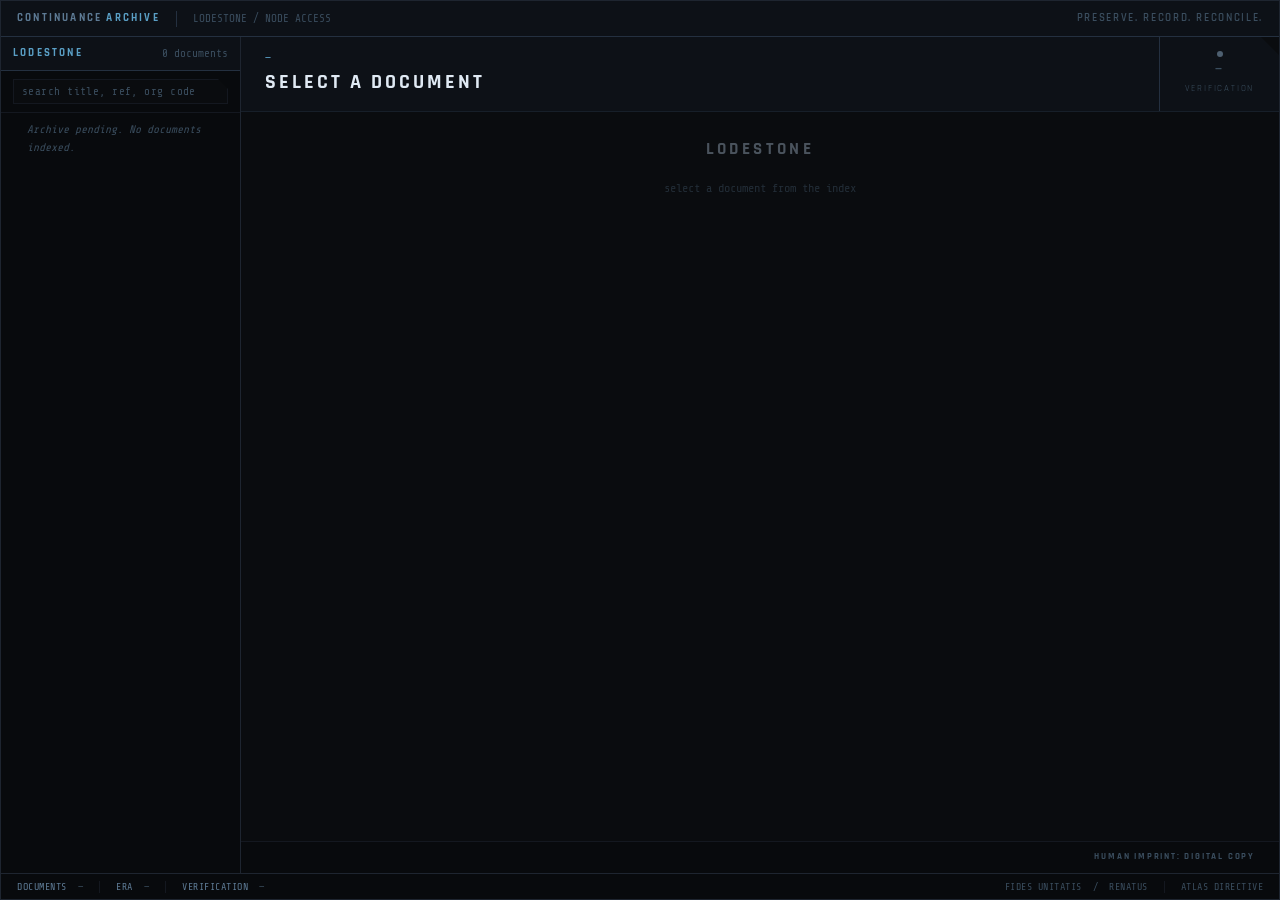
==== continuance/index.html @ 53084f02 "Initial build — Continuance Archive" ====
<!DOCTYPE html>
<html lang="en">
<head>
  <meta charset="UTF-8">
  <meta name="viewport" content="width=device-width, initial-scale=1.0">
  <title>CONTINUANCE ARCHIVE — LODESTONE</title>
  <link rel="stylesheet" href="../style-base.css">
  <link rel="stylesheet" href="style-archive.css">
</head>
<body>

<div class="arc-root">

  <!-- =========================================================================
       TITLEBAR
       ========================================================================= -->
  <div class="arc-titlebar">

    <div class="arc-titlebar-left">
      <div class="arc-titlebar-identity">CONTINUANCE <span>ARCHIVE</span></div>
      <div class="arc-titlebar-sep"></div>
      <div class="arc-titlebar-node">LODESTONE / NODE ACCESS</div>
    </div>

    <div class="arc-titlebar-right">
      <div class="arc-titlebar-soul">Preserve. Record. Reconcile.</div>
    </div>

  </div>

  <!-- =========================================================================
       TWO-COLUMN LAYOUT
       ========================================================================= -->
  <div class="arc-layout">

    <!-- =======================================================================
         NAV PANEL -- left column
         ======================================================================= -->
    <nav class="arc-nav" role="navigation" aria-label="Document index">

      <div class="arc-nav-header-bar">
        <span class="arc-nav-header-bar-label">LODESTONE</span>
        <span class="arc-nav-count" id="nav-doc-count">—</span>
      </div>

      <div class="arc-nav-search-bar">
        <input
          class="arc-nav-search-input"
          id="nav-search"
          type="search"
          placeholder="search title, ref, org code"
          autocomplete="off"
          spellcheck="false"
          oninput="filterNav()">
      </div>

      <div class="arc-nav-filters" id="nav-filters"></div>

      <div class="arc-nav-scroll" id="nav-scroll">
        <div class="arc-nav-pending">LODESTONE INDEXING&hellip;</div>
      </div>

    </nav>

    <!-- =======================================================================
         MAIN CONTENT -- document viewer
         ======================================================================= -->
    <main class="arc-main" role="main">

      <!-- Document header bar -->
      <div class="arc-doc-header">
        <div class="arc-doc-header-main">
          <div class="arc-doc-ref">&mdash;</div>
          <div class="arc-doc-title">SELECT A DOCUMENT</div>
          <div class="arc-meta-row"></div>
        </div>
        <div class="arc-verify">
          <span class="status-dot unverified"></span>
          <span class="arc-verify-state unverified">—</span>
          <span class="arc-verify-label">Verification</span>
        </div>
      </div>

      <!-- Scrollable doc body -->
      <div class="arc-content-row">
        <div class="arc-doc-body selectable" id="doc-body">
          <div class="arc-welcome">
            <div class="arc-welcome-title">LODESTONE</div>
            <div class="arc-welcome-sub">select a document from the index</div>
          </div>
        </div>
      </div>

      <!-- Document footer -->
      <div class="arc-doc-footer">
        <span class="arc-seal-code"></span>
        <span class="arc-human-imprint">HUMAN IMPRINT: DIGITAL COPY</span>
      </div>

    </main>

  </div><!-- /arc-layout -->

  <!-- =========================================================================
       STATUSBAR
       ========================================================================= -->
  <div class="arc-statusbar" role="status" aria-live="polite">
    <div class="arc-statusbar-left">
      <div class="arc-statusbar-item"><span>DOCUMENTS</span> &nbsp;&mdash;</div>
      <div class="arc-statusbar-sep"></div>
      <div class="arc-statusbar-item"><span>ERA</span> &nbsp;&mdash;</div>
      <div class="arc-statusbar-sep"></div>
      <div class="arc-statusbar-item"><span>VERIFICATION</span> &nbsp;&mdash;</div>
    </div>
    <div class="arc-statusbar-right">
      <div class="arc-statusbar-item">FIDES UNITATIS &nbsp;/&nbsp; RENATUS</div>
      <div class="arc-statusbar-sep"></div>
      <div class="arc-statusbar-item">ATLAS DIRECTIVE</div>
    </div>
  </div>

</div><!-- /arc-root -->

<script src="renderer.js"></script>

</body>
</html>
---- style-base.css ----
/* ============================================================================
   ISLES OF TIME -- BASE STYLES
   style-base.css
   Color system, typography, geometry, base element rules.
   Adapted from AtlOS style-base.css.
   No layout. No component-specific rules. Foundation only.
   ============================================================================ */

/* ----------------------------------------------------------------------------
   FONT IMPORTS
   ---------------------------------------------------------------------------- */

@import url('https://fonts.googleapis.com/css2?family=Share+Tech+Mono&family=Rajdhani:wght@400;500;600;700&display=swap');

/* ----------------------------------------------------------------------------
   CSS CUSTOM PROPERTIES -- COLOR SYSTEM
   ---------------------------------------------------------------------------- */

:root {
  /* Backgrounds */
  --bg-primary:     #0a0c0f;   /* main background */
  --bg-secondary:   #080a0d;   /* nav panel, sidebar */
  --bg-tertiary:    #0d1117;   /* header bars, document header */
  --bg-overlay:     #060810;   /* boot screen, modal backdrops */

  /* Borders */
  --border-primary:  #1e2530;  /* main structural borders */
  --border-secondary:#141820;  /* subtle dividers */
  --border-accent:   #243040;  /* major section breaks */
  --border-highlight:#2a4a63;  /* hover, focus states */

  /* Accent blues */
  --accent:         #5a9fc5;   /* primary accent -- filing codes, headings */
  --accent-dim:     #3a5a7a;   /* hover states, secondary accent */
  --accent-dark:    #2a4a63;   /* mandate borders, subtle accents */
  --accent-bright:  #7abfe0;   /* active states, selected items */

  /* Text */
  --text-primary:   #e0eaf4;   /* document titles, important content */
  --text-secondary: #9aaabb;   /* body text */
  --text-dim:       #8a9aaa;   /* nav items, secondary content */
  --text-muted:     #5d7a94;   /* labels, metadata, nav codes */
  --text-ghost:     #3a4d5e;   /* inactive items, placeholders */

  /* Status colors */
  --status-verified:   #3a8a65; /* green -- verified */
  --status-source:     #5a9fc5; /* blue -- source tier */
  --status-warn:       #9a7a2a; /* amber -- disputed, flagged */
  --status-restricted: #8a2a2a; /* red -- classified and above */
  --status-unverified: #4d5f70; /* grey -- unverified */

  /* Duplicate / alert colors */
  --alert-duplicate:   #7a3a1e; /* filing code conflict */
  --alert-altered:     #5a4a1e; /* altered copy detected */

  /* Typography scale */
  --font-mono:    'Share Tech Mono', 'Courier New', monospace;
  --font-ui:      'Rajdhani', 'Arial Narrow', sans-serif;

  --text-xs:      11px;   /* labels, metadata fields */
  --text-sm:      12px;   /* nav codes, secondary labels */
  --text-base:    13px;   /* body text */
  --text-md:      14px;   /* comfortable body reading */
  --text-lg:      17px;   /* section titles */
  --text-xl:      20px;   /* document titles */
  --text-2xl:     24px;   /* major headings */

  --tracking-wide:   0.10em;
  --tracking-wider:  0.15em;
  --tracking-widest: 0.20em;

  /* Geometry */
  --cut-sm:   10px;
  --cut-md:   14px;
  --cut-lg:   18px;
  --cut-xl:   24px;

  /* Clip paths -- diagonal cut top-right corner */
  --clip-sm:  polygon(0 0, calc(100% - var(--cut-sm))  0, 100% var(--cut-sm),  100% 100%, 0 100%);
  --clip-md:  polygon(0 0, calc(100% - var(--cut-md))  0, 100% var(--cut-md),  100% 100%, 0 100%);
  --clip-lg:  polygon(0 0, calc(100% - var(--cut-lg))  0, 100% var(--cut-lg),  100% 100%, 0 100%);
  --clip-xl:  polygon(0 0, calc(100% - var(--cut-xl))  0, 100% var(--cut-xl),  100% 100%, 0 100%);

  /* Clip path -- double cut (top-right + bottom-left) for featured elements */
  --clip-double-sm: polygon(0 var(--cut-sm), var(--cut-sm) 0, 100% 0, 100% calc(100% - var(--cut-sm)), calc(100% - var(--cut-sm)) 100%, 0 100%);
  --clip-double-md: polygon(0 var(--cut-md), var(--cut-md) 0, 100% 0, 100% calc(100% - var(--cut-md)), calc(100% - var(--cut-md)) 100%, 0 100%);

  /* Spacing */
  --space-xs:   4px;
  --space-sm:   8px;
  --space-md:   12px;
  --space-lg:   16px;
  --space-xl:   24px;
  --space-2xl:  32px;

  /* Transitions -- functional only */
  --transition-fast:   80ms ease;
  --transition-base:   150ms ease;
}

/* ----------------------------------------------------------------------------
   RESET AND BASE
   ---------------------------------------------------------------------------- */

*, *::before, *::after {
  box-sizing: border-box;
  margin: 0;
  padding: 0;
}

html, body {
  height: 100%;
}

body {
  background-color: var(--bg-primary);
  color: var(--text-secondary);
  font-family: var(--font-mono);
  font-size: var(--text-base);
  line-height: 1.6;
  -webkit-font-smoothing: antialiased;
}

/* Allow text selection inside document content areas */
.selectable {
  user-select: text;
  cursor: text;
}

/* ----------------------------------------------------------------------------
   SCROLLBARS -- match the aesthetic
   ---------------------------------------------------------------------------- */

::-webkit-scrollbar {
  width: 6px;
  height: 6px;
}

::-webkit-scrollbar-track {
  background: var(--bg-secondary);
}

::-webkit-scrollbar-thumb {
  background: var(--border-accent);
}

::-webkit-scrollbar-thumb:hover {
  background: var(--accent-dim);
}

/* ----------------------------------------------------------------------------
   TYPOGRAPHY -- BASE ELEMENTS
   ---------------------------------------------------------------------------- */

h1, h2, h3, h4, h5, h6 {
  font-family: var(--font-ui);
  font-weight: 600;
  color: var(--text-primary);
  letter-spacing: var(--tracking-wider);
  text-transform: uppercase;
  line-height: 1.2;
}

h1 { font-size: var(--text-2xl); }
h2 { font-size: var(--text-xl);  }
h3 { font-size: var(--text-lg);  }
h4 { font-size: var(--text-md);  color: var(--accent); }
h5 { font-size: var(--text-base); color: var(--text-dim); }
h6 { font-size: var(--text-sm);   color: var(--text-muted); }

p {
  font-family: var(--font-mono);
  font-size: var(--text-base);
  color: var(--text-secondary);
  line-height: 1.7;
  margin-bottom: var(--space-sm);
}

a {
  color: var(--accent);
  text-decoration: none;
  transition: color var(--transition-fast);
}

a:hover {
  color: var(--accent-bright);
}

code, pre {
  font-family: var(--font-mono);
  font-size: var(--text-base);
  color: var(--text-secondary);
}

/* ----------------------------------------------------------------------------
   UTILITY CLASSES -- TEXT
   ---------------------------------------------------------------------------- */

.text-primary   { color: var(--text-primary);   }
.text-secondary { color: var(--text-secondary);  }
.text-dim       { color: var(--text-dim);        }
.text-muted     { color: var(--text-muted);      }
.text-ghost     { color: var(--text-ghost);      }
.text-accent    { color: var(--accent);          }

.text-xs        { font-size: var(--text-xs);     }
.text-sm        { font-size: var(--text-sm);     }
.text-base      { font-size: var(--text-base);   }
.text-md        { font-size: var(--text-md);     }
.text-lg        { font-size: var(--text-lg);     }
.text-xl        { font-size: var(--text-xl);     }

.font-mono      { font-family: var(--font-mono); }
.font-ui        { font-family: var(--font-ui);   }

.uppercase      { text-transform: uppercase;     }
.tracking-wide  { letter-spacing: var(--tracking-wide);   }
.tracking-wider { letter-spacing: var(--tracking-wider);  }
.tracking-widest{ letter-spacing: var(--tracking-widest); }

/* ----------------------------------------------------------------------------
   UTILITY CLASSES -- GEOMETRY
   ---------------------------------------------------------------------------- */

.clip-sm     { clip-path: var(--clip-sm);        }
.clip-md     { clip-path: var(--clip-md);        }
.clip-lg     { clip-path: var(--clip-lg);        }
.clip-xl     { clip-path: var(--clip-xl);        }
.clip-double { clip-path: var(--clip-double-md); }

/* ----------------------------------------------------------------------------
   STRUCTURAL BORDERS
   ---------------------------------------------------------------------------- */

.border           { border: 1px solid var(--border-primary);   }
.border-secondary { border: 1px solid var(--border-secondary); }
.border-accent    { border: 1px solid var(--border-accent);    }
.border-highlight { border: 1px solid var(--border-highlight); }
.border-left-accent { border-left: 2px solid var(--accent-dark); }

/* ----------------------------------------------------------------------------
   LABEL STYLE -- used for section headers, field keys, status indicators
   ---------------------------------------------------------------------------- */

.label {
  font-family: var(--font-ui);
  font-size: var(--text-xs);
  font-weight: 700;
  letter-spacing: var(--tracking-widest);
  text-transform: uppercase;
  color: var(--text-muted);
}

.label-accent {
  color: var(--accent);
}

/* ----------------------------------------------------------------------------
   STATUS INDICATORS -- verification state dots
   ---------------------------------------------------------------------------- */

.status-dot {
  display: inline-block;
  width: 6px;
  height: 6px;
  border-radius: 50%;
  flex-shrink: 0;
}

.status-dot.verified    { background-color: var(--status-verified);   }
.status-dot.source      { background-color: var(--status-source);     }
.status-dot.unverified  { background-color: var(--status-unverified); }
.status-dot.disputed    { background-color: var(--status-warn);       }
.status-dot.flagged     { background-color: var(--status-warn);       }
.status-dot.restricted  { background-color: var(--status-restricted); }

/* ----------------------------------------------------------------------------
   DIVIDERS
   ---------------------------------------------------------------------------- */

.divider {
  border: none;
  border-top: 1px solid var(--border-secondary);
  margin: var(--space-md) 0;
}

.divider-major {
  border: none;
  border-top: 1px solid var(--border-accent);
  margin: var(--space-xl) 0;
}

/* ----------------------------------------------------------------------------
   INTERACTIVE ELEMENTS -- buttons
   ---------------------------------------------------------------------------- */

.btn {
  display: inline-flex;
  align-items: center;
  gap: var(--space-sm);
  padding: 9px 20px;
  background: var(--bg-tertiary);
  border: 1px solid var(--border-accent);
  border-left: 2px solid var(--border-highlight);
  color: var(--text-dim);
  font-family: var(--font-ui);
  font-size: var(--text-sm);
  font-weight: 600;
  letter-spacing: var(--tracking-wider);
  text-transform: uppercase;
  cursor: pointer;
  transition: color var(--transition-fast),
              border-color var(--transition-fast),
              background var(--transition-fast);
}

.btn:hover {
  color: var(--text-primary);
  border-color: var(--accent-dim);
  border-left-color: var(--accent);
  background: rgba(90, 159, 197, 0.07);
}

.btn:active {
  background: rgba(90, 159, 197, 0.13);
  border-left-color: var(--accent-bright);
}

.btn-primary {
  clip-path: var(--clip-double-md);
  border-color: var(--accent-dim);
  border-left: 2px solid var(--accent);
  color: var(--accent);
  background: rgba(90, 159, 197, 0.06);
  padding: 9px 24px;
}

.btn-primary:hover {
  border-color: var(--accent);
  border-left-color: var(--accent-bright);
  color: var(--text-primary);
  background: rgba(90, 159, 197, 0.13);
}

/* ----------------------------------------------------------------------------
   ALERTS
   ---------------------------------------------------------------------------- */

.alert {
  padding: var(--space-sm) var(--space-md);
  border-left: 2px solid var(--alert-duplicate);
  background: rgba(122, 58, 30, 0.08);
  font-size: var(--text-sm);
  color: var(--text-dim);
}

.alert-altered {
  border-left-color: var(--alert-altered);
  background: rgba(90, 74, 30, 0.08);
}

/* ----------------------------------------------------------------------------
   ANIMATIONS -- functional only
   ---------------------------------------------------------------------------- */

@keyframes fadeInUp {
  from {
    opacity: 0;
    transform: translateY(4px);
  }
  to {
    opacity: 1;
    transform: translateY(0);
  }
}

@keyframes crt-boot {
  0%   { transform: scaleY(1);    opacity: 1;   }
  20%  { transform: scaleY(0.02); opacity: 0.8; }
  40%  { transform: scaleY(1.04); opacity: 1;   }
  60%  { transform: scaleY(0.98); opacity: 1;   }
  100% { transform: scaleY(1);    opacity: 1;   }
}

@keyframes crt-resolve {
  0%   { filter: hue-rotate(20deg) brightness(1.4); }
  100% { filter: hue-rotate(0deg)  brightness(1);   }
}

@keyframes flicker {
  0%   { opacity: 1;    }
  92%  { opacity: 1;    }
  93%  { opacity: 0.4;  }
  94%  { opacity: 1;    }
  96%  { opacity: 0.7;  }
  97%  { opacity: 1;    }
  100% { opacity: 1;    }
}

.stagger-reveal {
  opacity: 0;
  animation: fadeInUp 0.3s ease forwards;
  animation-delay: calc(var(--i, 0) * 40ms);
}

/* ----------------------------------------------------------------------------
   FOCUS -- keyboard navigation
   ---------------------------------------------------------------------------- */

:focus-visible {
  outline: 1px solid var(--accent-dim);
  outline-offset: 2px;
}
---- continuance/style-archive.css ----
/* ============================================================================
   CONTINUANCE ARCHIVE -- STYLES
   style-archive.css
   Layout, panels, document viewer, navigation, titlebar, statusbar.
   Adapted from AtlOS style-archive.css. Desktop-only rules removed.
   Requires style-base.css.
   ============================================================================ */

/* ----------------------------------------------------------------------------
   ROOT SHELL -- full viewport frame
   ---------------------------------------------------------------------------- */

.arc-root {
  display: flex;
  flex-direction: column;
  width: 100vw;
  height: 100vh;
  overflow: hidden;
  background: var(--bg-primary);
  border: 1px solid var(--border-primary);
}

/* ----------------------------------------------------------------------------
   TITLEBAR -- top of the shell
   ---------------------------------------------------------------------------- */

.arc-titlebar {
  display: flex;
  align-items: center;
  justify-content: space-between;
  padding: 0 var(--space-lg);
  height: 36px;
  min-height: 36px;
  background: var(--bg-tertiary);
  border-bottom: 1px solid var(--border-accent);
  flex-shrink: 0;
}

.arc-titlebar-left {
  display: flex;
  align-items: center;
  gap: var(--space-lg);
}

.arc-titlebar-identity {
  font-family: var(--font-ui);
  font-size: var(--text-xs);
  font-weight: 700;
  letter-spacing: var(--tracking-widest);
  text-transform: uppercase;
  color: var(--text-muted);
}

.arc-titlebar-identity span {
  color: var(--accent);
}

.arc-titlebar-sep {
  width: 1px;
  height: 16px;
  background: var(--border-accent);
}

.arc-titlebar-node {
  font-family: var(--font-mono);
  font-size: var(--text-xs);
  color: var(--text-ghost);
}

.arc-titlebar-right {
  display: flex;
  align-items: center;
  gap: var(--space-lg);
}

.arc-titlebar-soul {
  font-family: var(--font-ui);
  font-size: var(--text-xs);
  font-weight: 600;
  letter-spacing: var(--tracking-wider);
  text-transform: uppercase;
  color: var(--text-ghost);
}

/* ----------------------------------------------------------------------------
   LAYOUT -- two column
   ---------------------------------------------------------------------------- */

.arc-layout {
  display: flex;
  flex: 1;
  overflow: hidden;
  position: relative;
}

/* ----------------------------------------------------------------------------
   NAV PANEL -- left column
   ---------------------------------------------------------------------------- */

.arc-nav {
  display: flex;
  flex-direction: column;
  width: 240px;
  min-width: 240px;
  background: var(--bg-secondary);
  border-right: 1px solid var(--border-primary);
  overflow: hidden;
  flex-shrink: 0;
}

.arc-nav-header-bar {
  display: flex;
  align-items: center;
  justify-content: space-between;
  padding: var(--space-sm) var(--space-md);
  height: 34px;
  border-bottom: 1px solid var(--border-accent);
  background: var(--bg-tertiary);
  flex-shrink: 0;
}

.arc-nav-header-bar-label {
  font-family: var(--font-ui);
  font-size: var(--text-xs);
  font-weight: 700;
  letter-spacing: var(--tracking-widest);
  text-transform: uppercase;
  color: var(--accent);
}

.arc-nav-count {
  font-family: var(--font-mono);
  font-size: var(--text-xs);
  color: var(--text-ghost);
}

.arc-nav-scroll {
  flex: 1;
  overflow-y: auto;
  overflow-x: hidden;
}

/* Era grouping */
.arc-nav-section {
  border-bottom: 1px solid var(--border-secondary);
}

.arc-nav-era {
  display: flex;
  align-items: center;
  justify-content: space-between;
  padding: var(--space-sm) var(--space-md);
  background: var(--bg-tertiary);
  border-bottom: 1px solid var(--border-secondary);
  user-select: none;
}

.arc-nav-era-label {
  font-family: var(--font-ui);
  font-size: var(--text-xs);
  font-weight: 700;
  letter-spacing: var(--tracking-widest);
  text-transform: uppercase;
  color: var(--text-muted);
}

.arc-nav-era-count {
  font-family: var(--font-mono);
  font-size: var(--text-xs);
  color: var(--text-ghost);
}

/* Individual document entry */
.arc-nav-item {
  display: flex;
  align-items: flex-start;
  gap: var(--space-sm);
  padding: 8px var(--space-md);
  cursor: pointer;
  border-bottom: 1px solid var(--border-secondary);
  border-left: 2px solid transparent;
  transition: background var(--transition-fast),
              border-color var(--transition-fast);
  position: relative;
}

.arc-nav-item:hover {
  background: rgba(90, 159, 197, 0.05);
  border-left-color: var(--accent-dark);
}

.arc-nav-item.active {
  background: rgba(90, 159, 197, 0.09);
  border-left-color: var(--accent);
  clip-path: var(--clip-double-sm);
}

.arc-nav-item-dot {
  margin-top: 4px;
  flex-shrink: 0;
}

.arc-nav-item-body {
  flex: 1;
  min-width: 0;
}

.arc-nav-item-title {
  font-family: var(--font-mono);
  font-size: var(--text-xs);
  color: var(--text-dim);
  line-height: 1.4;
  white-space: nowrap;
  overflow: hidden;
  text-overflow: ellipsis;
  transition: color var(--transition-fast);
}

.arc-nav-item:hover .arc-nav-item-title,
.arc-nav-item.active .arc-nav-item-title {
  color: var(--text-primary);
}

.arc-nav-item-code {
  font-family: var(--font-mono);
  font-size: 10px;
  color: var(--text-ghost);
  margin-top: 2px;
  letter-spacing: 0.05em;
  transition: color var(--transition-fast);
}

.arc-nav-item:hover .arc-nav-item-code,
.arc-nav-item.active .arc-nav-item-code {
  color: var(--text-muted);
}

/* Search bar */
.arc-nav-search-bar {
  padding: var(--space-sm) var(--space-md);
  border-bottom: 1px solid var(--border-secondary);
  flex-shrink: 0;
}

.arc-nav-search-input {
  width: 100%;
  background: var(--bg-primary);
  border: 1px solid var(--border-secondary);
  color: var(--text-dim);
  font-family: var(--font-mono);
  font-size: var(--text-xs);
  padding: 5px var(--space-sm);
  clip-path: var(--clip-sm);
  outline: none;
  box-sizing: border-box;
  letter-spacing: 0.04em;
}

.arc-nav-search-input::placeholder {
  color: var(--text-ghost);
}

.arc-nav-search-input:focus {
  border-color: var(--accent-dim);
  color: var(--text-primary);
}

/* Tag filter bar */
.arc-nav-filters {
  flex-shrink: 0;
}

.arc-nav-filter-row {
  display: flex;
  flex-wrap: wrap;
  gap: 4px;
  padding: var(--space-xs) var(--space-md);
  border-bottom: 1px solid var(--border-secondary);
}

.arc-nav-filter-tag {
  padding: 2px 8px;
  background: transparent;
  border: 1px solid var(--border-secondary);
  color: var(--text-ghost);
  font-family: var(--font-ui);
  font-size: 9px;
  font-weight: 700;
  letter-spacing: var(--tracking-widest);
  text-transform: uppercase;
  cursor: pointer;
  clip-path: var(--clip-sm);
  transition: color var(--transition-fast),
              background var(--transition-fast),
              border-color var(--transition-fast);
}

.arc-nav-filter-tag:hover {
  color: var(--text-dim);
  border-color: var(--border-accent);
}

.arc-nav-filter-tag.active {
  color: var(--accent);
  background: rgba(90, 159, 197, 0.1);
  border-color: var(--accent-dim);
}

/* Pending / empty state */
.arc-nav-pending {
  padding: var(--space-sm) var(--space-md) var(--space-sm) calc(var(--space-md) + 14px);
  font-family: var(--font-mono);
  font-size: var(--text-xs);
  color: var(--text-ghost);
  font-style: italic;
}

/* Duplicate warning in nav */
.arc-nav-item-flag {
  font-family: var(--font-ui);
  font-size: 9px;
  font-weight: 700;
  letter-spacing: 0.1em;
  text-transform: uppercase;
  color: var(--alert-duplicate);
  margin-top: 2px;
}

/* ----------------------------------------------------------------------------
   MAIN CONTENT AREA -- right column
   ---------------------------------------------------------------------------- */

.arc-main {
  display: flex;
  flex-direction: column;
  flex: 1;
  overflow: hidden;
  background: var(--bg-primary);
}

/* ----------------------------------------------------------------------------
   CONTENT ROW -- doc body
   ---------------------------------------------------------------------------- */

.arc-content-row {
  display: flex;
  flex: 1;
  overflow: hidden;
}

/* ----------------------------------------------------------------------------
   DOCUMENT HEADER BAR -- filing metadata strip
   ---------------------------------------------------------------------------- */

.arc-doc-header {
  display: flex;
  align-items: stretch;
  background: var(--bg-tertiary);
  border-bottom: 1px solid var(--border-accent);
  clip-path: var(--clip-lg);
  flex-shrink: 0;
  min-height: 72px;
}

.arc-doc-header-main {
  flex: 1;
  padding: var(--space-md) var(--space-xl);
  display: flex;
  flex-direction: column;
  justify-content: center;
  gap: 4px;
}

.arc-doc-ref {
  font-family: var(--font-mono);
  font-size: var(--text-xs);
  color: var(--accent);
  letter-spacing: 0.08em;
}

.arc-doc-title {
  font-family: var(--font-ui);
  font-size: var(--text-xl);
  font-weight: 700;
  letter-spacing: var(--tracking-wider);
  text-transform: uppercase;
  color: var(--text-primary);
  line-height: 1.1;
}

.arc-meta-row {
  display: flex;
  gap: var(--space-xl);
  margin-top: 2px;
  flex-wrap: wrap;
}

.arc-meta-item {
  display: flex;
  flex-direction: column;
  gap: 1px;
}

.arc-meta-key {
  font-family: var(--font-ui);
  font-size: 9px;
  font-weight: 700;
  letter-spacing: var(--tracking-widest);
  text-transform: uppercase;
  color: var(--text-ghost);
}

.arc-meta-value {
  font-family: var(--font-mono);
  font-size: var(--text-xs);
  color: var(--text-dim);
}

/* Verification badge -- right side of header */
.arc-verify {
  display: flex;
  flex-direction: column;
  align-items: center;
  justify-content: center;
  padding: var(--space-md) var(--space-xl);
  border-left: 1px solid var(--border-accent);
  min-width: 120px;
  gap: var(--space-xs);
}

.arc-verify-state {
  font-family: var(--font-ui);
  font-size: var(--text-xs);
  font-weight: 700;
  letter-spacing: var(--tracking-wider);
  text-transform: uppercase;
}

.arc-verify-state.source      { color: var(--status-source);     }
.arc-verify-state.verified    { color: var(--status-verified);   }
.arc-verify-state.unverified  { color: var(--text-ghost);        }
.arc-verify-state.disputed    { color: var(--status-warn);       }
.arc-verify-state.restricted  { color: var(--status-restricted); }

.arc-verify-label {
  font-family: var(--font-ui);
  font-size: 9px;
  letter-spacing: var(--tracking-widest);
  text-transform: uppercase;
  color: var(--text-ghost);
}

/* ----------------------------------------------------------------------------
   DOCUMENT BODY -- scrollable content area
   ---------------------------------------------------------------------------- */

.arc-doc-body {
  flex: 1;
  min-width: 0;
  overflow-y: auto;
  overflow-x: hidden;
  padding: var(--space-xl) var(--space-2xl);
  user-select: text;
  cursor: text;
}

/* Filing note -- above preamble, muted */
.arc-note {
  font-family: var(--font-mono);
  font-size: var(--text-sm);
  color: var(--text-ghost);
  padding: var(--space-md) var(--space-lg);
  border-left: 1px solid var(--border-secondary);
  margin-bottom: var(--space-xl);
  line-height: 1.7;
  font-style: italic;
}

/* Section label -- PREAMBLE, MANDATE STATEMENT etc. */
.arc-section-label {
  display: inline-block;
  font-family: var(--font-ui);
  font-size: var(--text-xs);
  font-weight: 700;
  letter-spacing: var(--tracking-widest);
  text-transform: uppercase;
  color: var(--accent);
  background: var(--bg-tertiary);
  padding: 3px 10px;
  clip-path: var(--clip-sm);
  margin-bottom: var(--space-md);
  margin-top: var(--space-xl);
}

.arc-section-label:first-child {
  margin-top: 0;
}

/* Body text */
.arc-text {
  font-family: var(--font-mono);
  font-size: var(--text-md);
  color: var(--text-secondary);
  line-height: 1.8;
  margin-bottom: var(--space-md);
  max-width: 72ch;
}

/* Mandate box -- left border, slightly inset */
.arc-mandate {
  border-left: 2px solid var(--accent-dark);
  background: rgba(90, 159, 197, 0.04);
  padding: var(--space-md) var(--space-lg);
  margin: var(--space-md) 0 var(--space-xl) 0;
  clip-path: var(--clip-double-md);
}

.arc-mandate-item {
  font-family: var(--font-mono);
  font-size: var(--text-md);
  color: var(--text-secondary);
  line-height: 1.8;
  padding: var(--space-xs) 0;
}

.arc-mandate-item + .arc-mandate-item {
  border-top: 1px solid var(--border-secondary);
  margin-top: var(--space-xs);
}

/* Commentary -- visually distinct, indented, slightly muted */
.arc-commentary {
  margin: var(--space-md) 0;
  padding: var(--space-md) var(--space-xl);
  border-left: 1px solid var(--border-secondary);
  border-top: 1px solid var(--border-secondary);
}

.arc-commentary .arc-text {
  color: var(--text-dim);
  font-size: var(--text-sm);
}

/* Benediction -- centered, accent color */
.arc-benediction {
  text-align: center;
  padding: var(--space-xl) 0;
  border-top: 1px solid var(--border-accent);
  border-bottom: 1px solid var(--border-accent);
  margin: var(--space-2xl) 0;
}

.arc-benediction-text {
  font-family: var(--font-ui);
  font-size: var(--text-lg);
  font-weight: 600;
  letter-spacing: var(--tracking-widest);
  text-transform: uppercase;
  color: var(--accent);
}

/* ----------------------------------------------------------------------------
   COMPILATION INDEX -- multi-body documents
   ---------------------------------------------------------------------------- */

.arc-compilation-index {
  margin-top: var(--space-2xl);
  border-top: 1px solid var(--border-secondary);
  padding-top: var(--space-lg);
}

.arc-compilation-header {
  font-family: var(--font-ui);
  font-size: 9px;
  font-weight: 700;
  letter-spacing: var(--tracking-widest);
  text-transform: uppercase;
  color: var(--text-ghost);
  margin-bottom: var(--space-md);
}

.arc-compilation-dept {
  display: flex;
  align-items: baseline;
  gap: var(--space-md);
  padding: 4px 0;
  border-bottom: 1px solid var(--border-secondary);
}

.arc-compilation-dept:last-child {
  border-bottom: none;
}

.arc-compilation-code {
  font-family: var(--font-mono);
  font-size: var(--text-xs);
  color: var(--accent);
  min-width: 36px;
  flex-shrink: 0;
}

.arc-compilation-name {
  font-family: var(--font-mono);
  font-size: var(--text-xs);
  color: var(--text-dim);
  flex: 1;
}

.arc-compilation-primary {
  font-family: var(--font-ui);
  font-size: 9px;
  font-weight: 700;
  letter-spacing: 0.1em;
  text-transform: uppercase;
  color: var(--text-ghost);
  flex-shrink: 0;
}

/* ----------------------------------------------------------------------------
   DOCUMENT FOOTER -- seal code, human imprint
   ---------------------------------------------------------------------------- */

.arc-doc-footer {
  display: flex;
  align-items: center;
  justify-content: space-between;
  padding: var(--space-sm) var(--space-xl);
  border-top: 1px solid var(--border-secondary);
  background: var(--bg-secondary);
  flex-shrink: 0;
  height: 32px;
}

.arc-seal-code {
  font-family: var(--font-mono);
  font-size: var(--text-xs);
  color: var(--text-ghost);
}

.arc-human-imprint {
  font-family: var(--font-ui);
  font-size: 9px;
  font-weight: 700;
  letter-spacing: var(--tracking-widest);
  text-transform: uppercase;
  color: var(--text-ghost);
}

.arc-human-imprint.confirmed {
  color: var(--status-verified);
}

/* ----------------------------------------------------------------------------
   STATUSBAR -- bottom of the shell
   ---------------------------------------------------------------------------- */

.arc-statusbar {
  display: flex;
  align-items: center;
  justify-content: space-between;
  padding: 0 var(--space-lg);
  height: 26px;
  min-height: 26px;
  background: var(--bg-secondary);
  border-top: 1px solid var(--border-primary);
  flex-shrink: 0;
}

.arc-statusbar-left,
.arc-statusbar-right {
  display: flex;
  align-items: center;
  gap: var(--space-lg);
}

.arc-statusbar-item {
  font-family: var(--font-mono);
  font-size: 10px;
  color: var(--text-ghost);
  letter-spacing: 0.05em;
}

.arc-statusbar-item span {
  color: var(--text-muted);
}

.arc-statusbar-sep {
  width: 1px;
  height: 12px;
  background: var(--border-secondary);
}

/* ----------------------------------------------------------------------------
   WELCOME / EMPTY STATE
   ---------------------------------------------------------------------------- */

.arc-welcome {
  flex: 1;
  display: flex;
  flex-direction: column;
  align-items: center;
  justify-content: center;
  gap: var(--space-lg);
  opacity: 0.5;
}

.arc-welcome-title {
  font-family: var(--font-ui);
  font-size: var(--text-lg);
  font-weight: 700;
  letter-spacing: var(--tracking-widest);
  text-transform: uppercase;
  color: var(--text-dim);
}

.arc-welcome-sub {
  font-family: var(--font-mono);
  font-size: var(--text-sm);
  color: var(--text-ghost);
}

/* ----------------------------------------------------------------------------
   STAGGER REVEAL ANIMATION -- document load
   ---------------------------------------------------------------------------- */

.arc-doc-body .arc-text,
.arc-doc-body .arc-section-label,
.arc-doc-body .arc-mandate-item,
.arc-doc-body .arc-note,
.arc-doc-body .arc-benediction {
  opacity: 0;
  animation: fadeInUp 0.25s ease forwards;
}

/* ----------------------------------------------------------------------------
   RESPONSIVE -- below 1024px
   ---------------------------------------------------------------------------- */

@media (max-width: 1023px) {
  .arc-nav {
    width: 160px;
    min-width: 160px;
  }

  .arc-meta-row {
    gap: var(--space-md);
  }

  .arc-doc-title {
    font-size: var(--text-lg);
  }
}

/* ----------------------------------------------------------------------------
   RESPONSIVE -- below 768px, single column
   ---------------------------------------------------------------------------- */

@media (max-width: 767px) {
  .arc-layout {
    flex-direction: column;
  }

  .arc-nav {
    width: 100%;
    min-width: 100%;
    height: auto;
    border-right: none;
    border-bottom: 1px solid var(--border-primary);
    max-height: 240px;
  }

  .arc-doc-body {
    padding: var(--space-lg);
  }

  .arc-doc-header {
    clip-path: none;
    flex-wrap: wrap;
  }

  .arc-verify {
    min-width: auto;
    border-left: none;
    border-top: 1px solid var(--border-accent);
    flex-direction: row;
    gap: var(--space-sm);
    padding: var(--space-sm) var(--space-md);
    width: 100%;
    justify-content: flex-start;
  }

  .arc-titlebar-soul {
    display: none;
  }

  .arc-statusbar-right {
    display: none;
  }
}
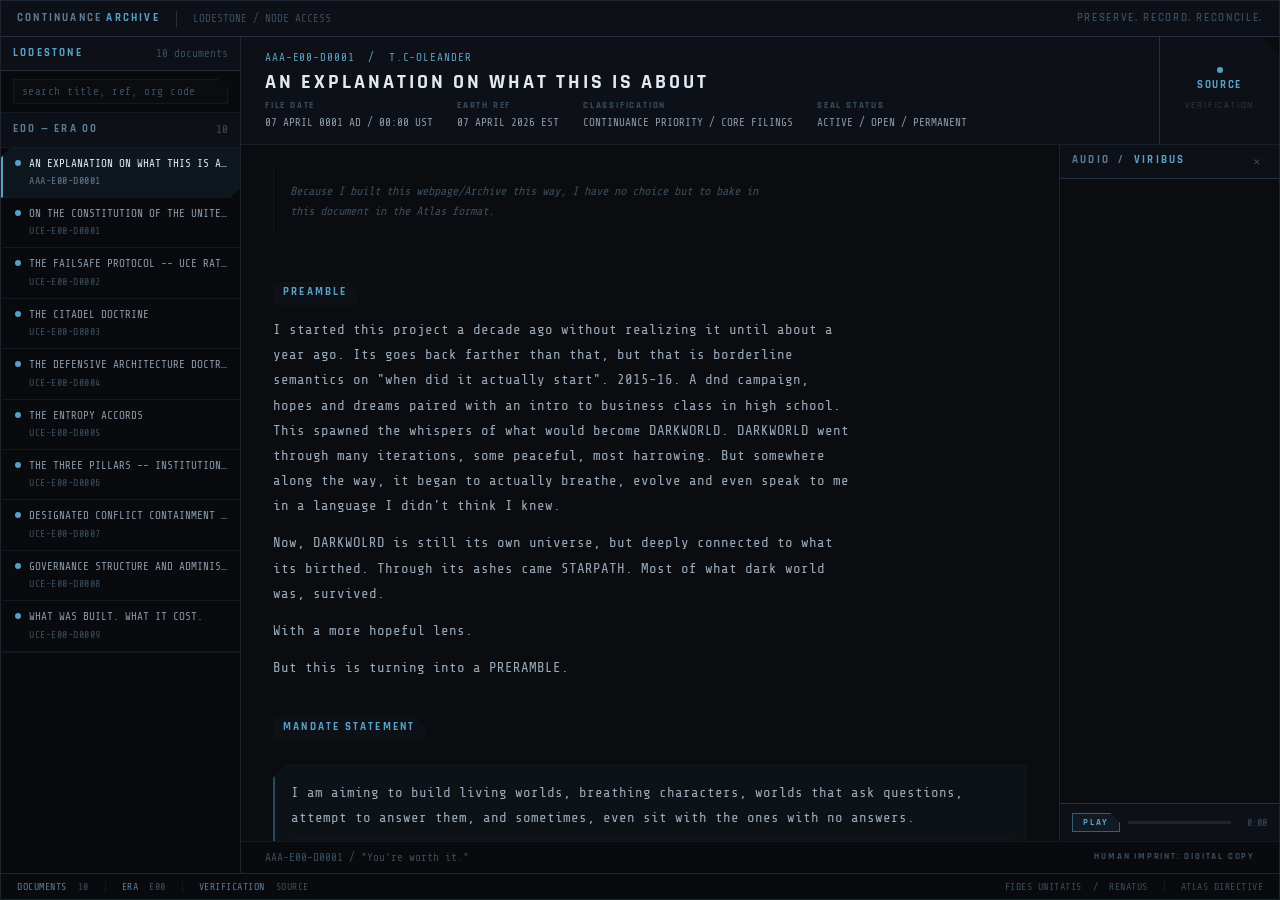
==== commit 7bb697b7: "Testing Audio visualizer and Audio reader" ====
--- a/continuance/index.html
+++ b/continuance/index.html
@@ -89,6 +89,23 @@
             <div class="arc-welcome-sub">select a document from the index</div>
           </div>
         </div>
+
+        <!-- Audio panel -- slides in when document has audio -->
+        <div class="arc-audio-panel" id="audio-panel">
+          <div class="arc-audio-panel-header">
+            <span class="arc-audio-panel-label">AUDIO &nbsp;/&nbsp; <span>VIRIBUS</span></span>
+            <button class="arc-audio-close" id="audio-close" onclick="closeAudioPanel()" title="Close">&#x2715;</button>
+          </div>
+          <canvas class="arc-audio-canvas" id="audio-canvas"></canvas>
+          <div class="arc-audio-controls">
+            <button class="arc-audio-play-btn" id="audio-play-btn" onclick="toggleAudio()">PLAY</button>
+            <div class="arc-audio-progress-wrap">
+              <div class="arc-audio-progress-bar" id="audio-progress-bar"></div>
+            </div>
+            <span class="arc-audio-time" id="audio-time">0:00</span>
+          </div>
+        </div>
+
       </div>
 
       <!-- Document footer -->
--- a/continuance/style-archive.css
+++ b/continuance/style-archive.css
@@ -717,6 +717,137 @@
   font-family: var(--font-mono);
   font-size: var(--text-sm);
   color: var(--text-ghost);
+}
+
+/* ----------------------------------------------------------------------------
+   AUDIO PANEL -- right side, slides in when document has audio
+   ---------------------------------------------------------------------------- */
+
+.arc-audio-panel {
+  display: none;
+  flex-direction: column;
+  width: 220px;
+  min-width: 220px;
+  flex-shrink: 0;
+  background: var(--bg-secondary);
+  border-left: 1px solid var(--border-primary);
+  overflow: hidden;
+}
+
+.arc-audio-panel.open {
+  display: flex;
+}
+
+.arc-audio-panel-header {
+  display: flex;
+  align-items: center;
+  justify-content: space-between;
+  padding: var(--space-sm) var(--space-md);
+  height: 34px;
+  background: var(--bg-tertiary);
+  border-bottom: 1px solid var(--border-accent);
+  flex-shrink: 0;
+}
+
+.arc-audio-panel-label {
+  font-family: var(--font-ui);
+  font-size: var(--text-xs);
+  font-weight: 700;
+  letter-spacing: var(--tracking-widest);
+  text-transform: uppercase;
+  color: var(--text-muted);
+}
+
+.arc-audio-panel-label span {
+  color: var(--accent);
+}
+
+.arc-audio-close {
+  background: transparent;
+  border: 1px solid transparent;
+  color: var(--text-ghost);
+  font-family: var(--font-mono);
+  font-size: var(--text-xs);
+  cursor: pointer;
+  padding: 2px 6px;
+  transition: color var(--transition-fast), border-color var(--transition-fast);
+}
+
+.arc-audio-close:hover {
+  color: var(--text-dim);
+  border-color: var(--border-secondary);
+}
+
+.arc-audio-canvas {
+  width: 100%;
+  flex: 1;
+  display: block;
+  background: var(--bg-primary);
+}
+
+.arc-audio-controls {
+  display: flex;
+  align-items: center;
+  gap: var(--space-sm);
+  padding: var(--space-sm) var(--space-md);
+  border-top: 1px solid var(--border-accent);
+  background: var(--bg-tertiary);
+  flex-shrink: 0;
+  height: 38px;
+}
+
+.arc-audio-play-btn {
+  font-family: var(--font-ui);
+  font-size: 9px;
+  font-weight: 700;
+  letter-spacing: var(--tracking-widest);
+  text-transform: uppercase;
+  color: var(--accent);
+  background: rgba(90, 159, 197, 0.06);
+  border: 1px solid var(--accent-dim);
+  padding: 3px 10px;
+  cursor: pointer;
+  clip-path: var(--clip-sm);
+  transition: color var(--transition-fast),
+              background var(--transition-fast),
+              border-color var(--transition-fast);
+  flex-shrink: 0;
+}
+
+.arc-audio-play-btn:hover {
+  color: var(--text-primary);
+  background: rgba(90, 159, 197, 0.13);
+  border-color: var(--accent);
+}
+
+.arc-audio-play-btn.playing {
+  color: var(--text-primary);
+  background: rgba(90, 159, 197, 0.13);
+}
+
+.arc-audio-progress-wrap {
+  flex: 1;
+  height: 3px;
+  background: var(--border-primary);
+  cursor: pointer;
+  position: relative;
+}
+
+.arc-audio-progress-bar {
+  height: 100%;
+  width: 0%;
+  background: var(--accent-dim);
+  transition: width 250ms linear;
+  pointer-events: none;
+}
+
+.arc-audio-time {
+  font-family: var(--font-mono);
+  font-size: 10px;
+  color: var(--text-ghost);
+  flex-shrink: 0;
+  min-width: 28px;
+  text-align: right;
 }
 
 /* ----------------------------------------------------------------------------
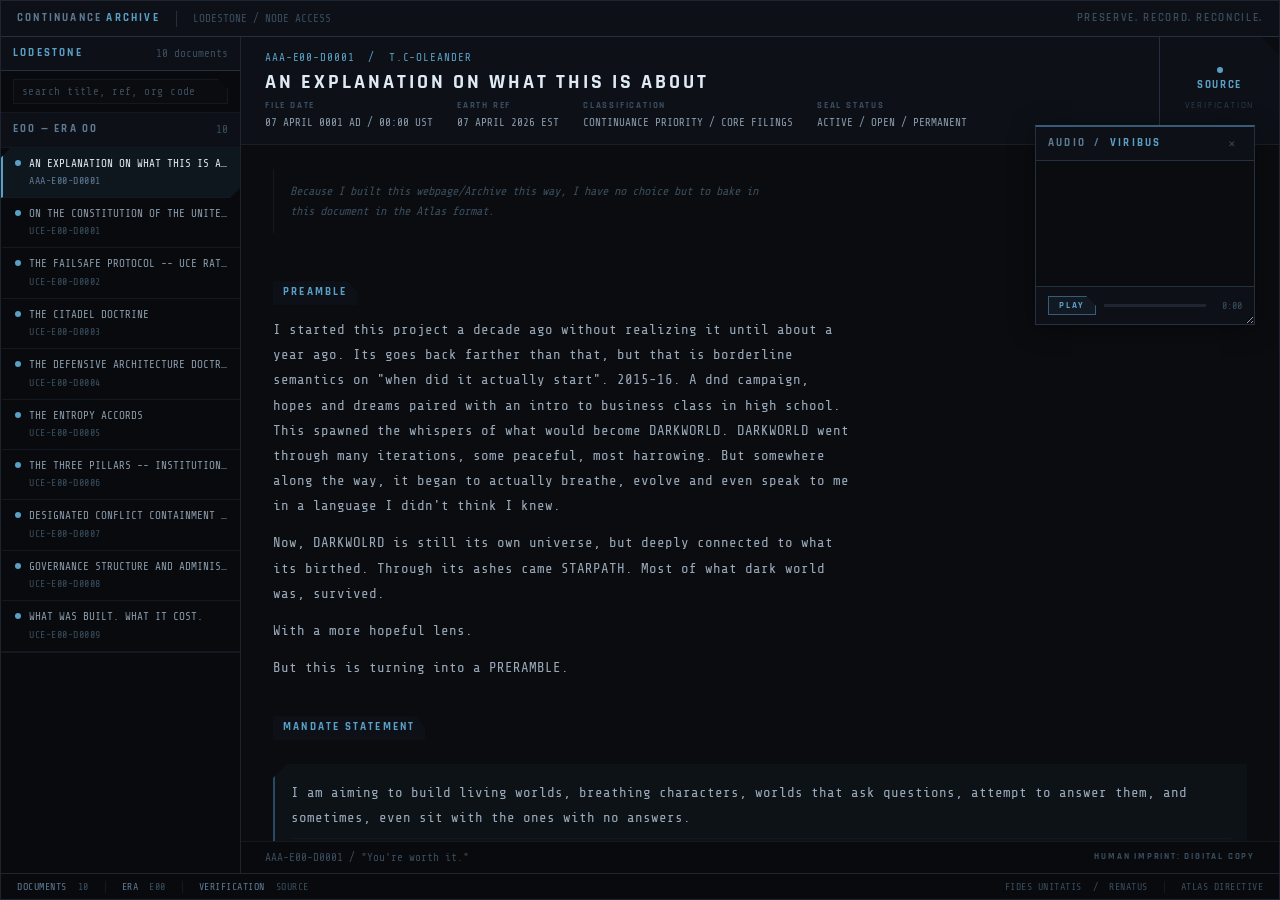
==== commit 4e2267ba: "Fixed Typo in path structure" ====
--- a/continuance/index.html
+++ b/continuance/index.html
@@ -89,23 +89,22 @@
             <div class="arc-welcome-sub">select a document from the index</div>
           </div>
         </div>
+      </div>
 
-        <!-- Audio panel -- slides in when document has audio -->
-        <div class="arc-audio-panel" id="audio-panel">
-          <div class="arc-audio-panel-header">
-            <span class="arc-audio-panel-label">AUDIO &nbsp;/&nbsp; <span>VIRIBUS</span></span>
-            <button class="arc-audio-close" id="audio-close" onclick="closeAudioPanel()" title="Close">&#x2715;</button>
+      <!-- Audio panel -- floating box, top-right of main area -->
+      <div class="arc-audio-panel" id="audio-panel">
+        <div class="arc-audio-panel-header" id="audio-drag-handle">
+          <span class="arc-audio-panel-label">AUDIO &nbsp;/&nbsp; <span>VIRIBUS</span></span>
+          <button class="arc-audio-close" id="audio-close" onclick="closeAudioPanel()" title="Close">&#x2715;</button>
+        </div>
+        <canvas class="arc-audio-canvas" id="audio-canvas"></canvas>
+        <div class="arc-audio-controls">
+          <button class="arc-audio-play-btn" id="audio-play-btn" onclick="toggleAudio()">PLAY</button>
+          <div class="arc-audio-progress-wrap">
+            <div class="arc-audio-progress-bar" id="audio-progress-bar"></div>
           </div>
-          <canvas class="arc-audio-canvas" id="audio-canvas"></canvas>
-          <div class="arc-audio-controls">
-            <button class="arc-audio-play-btn" id="audio-play-btn" onclick="toggleAudio()">PLAY</button>
-            <div class="arc-audio-progress-wrap">
-              <div class="arc-audio-progress-bar" id="audio-progress-bar"></div>
-            </div>
-            <span class="arc-audio-time" id="audio-time">0:00</span>
-          </div>
+          <span class="arc-audio-time" id="audio-time">0:00</span>
         </div>
-
       </div>
 
       <!-- Document footer -->
--- a/continuance/style-archive.css
+++ b/continuance/style-archive.css
@@ -726,12 +726,21 @@
 .arc-audio-panel {
   display: none;
   flex-direction: column;
+  position: absolute;
+  top: 88px;
+  right: 24px;
   width: 220px;
-  min-width: 220px;
-  flex-shrink: 0;
+  height: 200px;
+  min-width: 160px;
+  min-height: 130px;
+  resize: both;
+  overflow: hidden;
   background: var(--bg-secondary);
-  border-left: 1px solid var(--border-primary);
-  overflow: hidden;
+  border: 1px solid var(--border-accent);
+  border-top: 2px solid var(--accent-dim);
+  clip-path: none;
+  z-index: 20;
+  box-shadow: 0 4px 24px rgba(0,0,0,0.4);
 }
 
 .arc-audio-panel.open {
@@ -747,6 +756,8 @@
   background: var(--bg-tertiary);
   border-bottom: 1px solid var(--border-accent);
   flex-shrink: 0;
+  cursor: move;
+  user-select: none;
 }
 
 .arc-audio-panel-label {
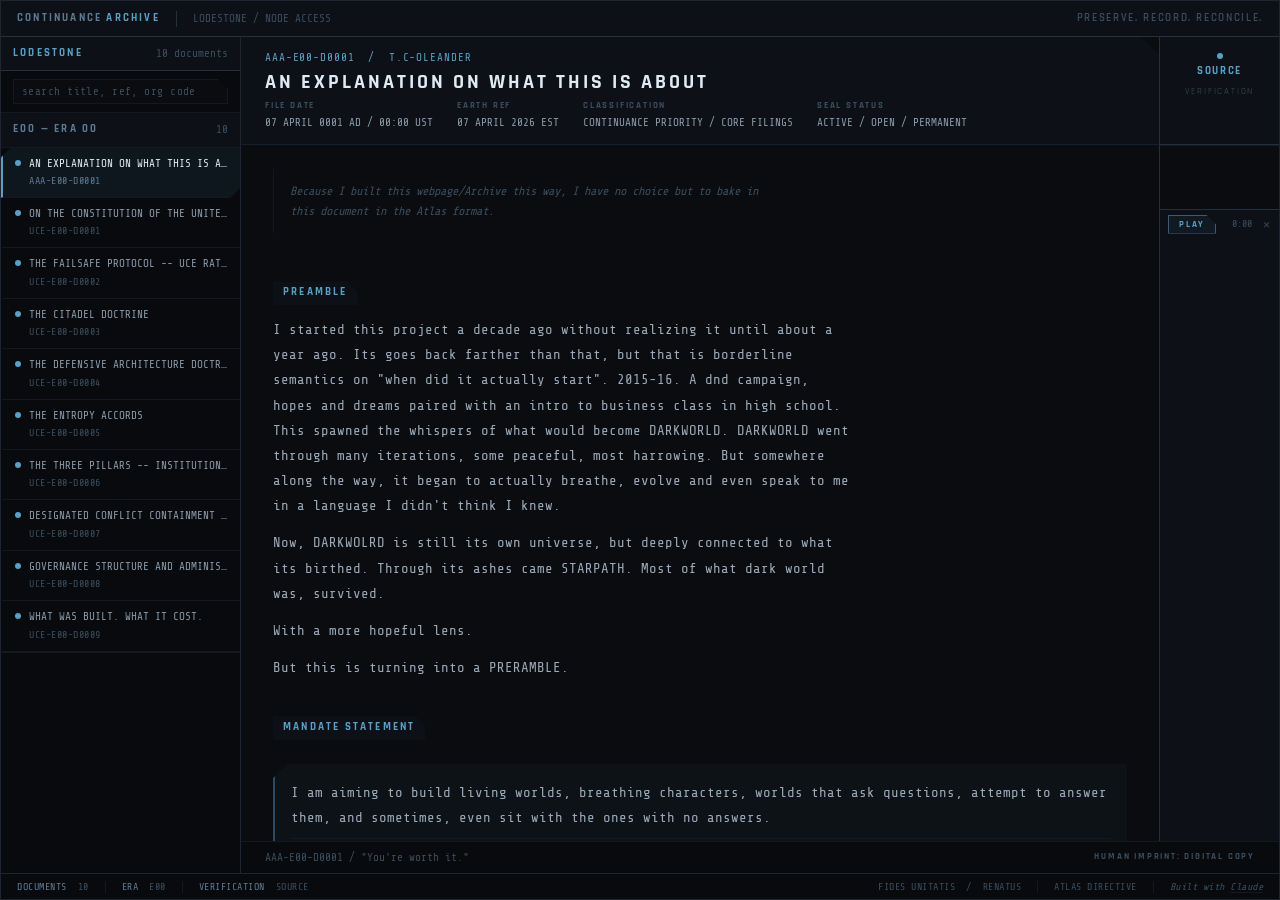
==== commit 4801b554: "Finalizing AudioVisualizer" ====
--- a/continuance/index.html
+++ b/continuance/index.html
@@ -67,21 +67,23 @@
          ======================================================================= -->
     <main class="arc-main" role="main">
 
-      <!-- Document header bar -->
+      <!-- Document header -- left column only -->
       <div class="arc-doc-header">
         <div class="arc-doc-header-main">
           <div class="arc-doc-ref">&mdash;</div>
           <div class="arc-doc-title">SELECT A DOCUMENT</div>
           <div class="arc-meta-row"></div>
         </div>
-        <div class="arc-verify">
-          <span class="status-dot unverified"></span>
-          <span class="arc-verify-state unverified">—</span>
-          <span class="arc-verify-label">Verification</span>
-        </div>
       </div>
 
-      <!-- Scrollable doc body -->
+      <!-- Verify badge -- right column, row 1 -->
+      <div class="arc-verify">
+        <span class="status-dot unverified"></span>
+        <span class="arc-verify-state unverified">—</span>
+        <span class="arc-verify-label">Verification</span>
+      </div>
+
+      <!-- Scrollable doc body -- left column, row 2 -->
       <div class="arc-content-row">
         <div class="arc-doc-body selectable" id="doc-body">
           <div class="arc-welcome">
@@ -91,12 +93,8 @@
         </div>
       </div>
 
-      <!-- Audio panel -- floating box, top-right of main area -->
+      <!-- Audio panel -- right column, row 2. hidden until doc has audio -->
       <div class="arc-audio-panel" id="audio-panel">
-        <div class="arc-audio-panel-header" id="audio-drag-handle">
-          <span class="arc-audio-panel-label">AUDIO &nbsp;/&nbsp; <span>VIRIBUS</span></span>
-          <button class="arc-audio-close" id="audio-close" onclick="closeAudioPanel()" title="Close">&#x2715;</button>
-        </div>
         <canvas class="arc-audio-canvas" id="audio-canvas"></canvas>
         <div class="arc-audio-controls">
           <button class="arc-audio-play-btn" id="audio-play-btn" onclick="toggleAudio()">PLAY</button>
@@ -104,10 +102,11 @@
             <div class="arc-audio-progress-bar" id="audio-progress-bar"></div>
           </div>
           <span class="arc-audio-time" id="audio-time">0:00</span>
+          <button class="arc-audio-close" id="audio-close" onclick="closeAudioPanel()" title="Close">&#x2715;</button>
         </div>
       </div>
 
-      <!-- Document footer -->
+      <!-- Document footer -- spans full width -->
       <div class="arc-doc-footer">
         <span class="arc-seal-code"></span>
         <span class="arc-human-imprint">HUMAN IMPRINT: DIGITAL COPY</span>
@@ -132,6 +131,8 @@
       <div class="arc-statusbar-item">FIDES UNITATIS &nbsp;/&nbsp; RENATUS</div>
       <div class="arc-statusbar-sep"></div>
       <div class="arc-statusbar-item">ATLAS DIRECTIVE</div>
+      <div class="arc-statusbar-sep"></div>
+      <div class="arc-statusbar-item arc-built-with">Built with <a href="https://claude.ai" target="_blank" rel="noopener">Claude</a></div>
     </div>
   </div>
 
--- a/continuance/style-archive.css
+++ b/continuance/style-archive.css
@@ -331,8 +331,9 @@
    ---------------------------------------------------------------------------- */
 
 .arc-main {
-  display: flex;
-  flex-direction: column;
+  display: grid;
+  grid-template-columns: 1fr 120px;
+  grid-template-rows: auto 1fr auto;
   flex: 1;
   overflow: hidden;
   background: var(--bg-primary);
@@ -343,8 +344,9 @@
    ---------------------------------------------------------------------------- */
 
 .arc-content-row {
-  display: flex;
-  flex: 1;
+  grid-column: 1;
+  grid-row: 2;
+  display: flex;
   overflow: hidden;
 }
 
@@ -353,13 +355,15 @@
    ---------------------------------------------------------------------------- */
 
 .arc-doc-header {
+  grid-column: 1;
+  grid-row: 1;
   display: flex;
   align-items: stretch;
   background: var(--bg-tertiary);
   border-bottom: 1px solid var(--border-accent);
   clip-path: var(--clip-lg);
-  flex-shrink: 0;
   min-height: 72px;
+  overflow: hidden;
 }
 
 .arc-doc-header-main {
@@ -416,15 +420,18 @@
   color: var(--text-dim);
 }
 
-/* Verification badge -- right side of header */
+/* Verification badge -- right column, row 1 */
 .arc-verify {
+  grid-column: 2;
+  grid-row: 1;
   display: flex;
   flex-direction: column;
   align-items: center;
-  justify-content: center;
-  padding: var(--space-md) var(--space-xl);
+  justify-content: flex-start;
+  padding: var(--space-lg) var(--space-md) var(--space-md);
   border-left: 1px solid var(--border-accent);
-  min-width: 120px;
+  border-bottom: 1px solid var(--border-accent);
+  background: var(--bg-tertiary);
   gap: var(--space-xs);
 }
 
@@ -621,13 +628,14 @@
    ---------------------------------------------------------------------------- */
 
 .arc-doc-footer {
+  grid-column: 1 / 3;
+  grid-row: 3;
   display: flex;
   align-items: center;
   justify-content: space-between;
   padding: var(--space-sm) var(--space-xl);
   border-top: 1px solid var(--border-secondary);
   background: var(--bg-secondary);
-  flex-shrink: 0;
   height: 32px;
 }
 
@@ -724,45 +732,24 @@
    ---------------------------------------------------------------------------- */
 
 .arc-audio-panel {
+  grid-column: 2;
+  grid-row: 2;
   display: none;
   flex-direction: column;
-  position: absolute;
-  top: 88px;
-  right: 24px;
-  width: 220px;
-  height: 200px;
-  min-width: 160px;
-  min-height: 130px;
-  resize: both;
+  background: var(--bg-tertiary);
+  border-left: 1px solid var(--border-accent);
   overflow: hidden;
-  background: var(--bg-secondary);
-  border: 1px solid var(--border-accent);
-  border-top: 2px solid var(--accent-dim);
-  clip-path: none;
-  z-index: 20;
-  box-shadow: 0 4px 24px rgba(0,0,0,0.4);
 }
 
 .arc-audio-panel.open {
   display: flex;
 }
 
-.arc-audio-panel-header {
-  display: flex;
-  align-items: center;
-  justify-content: space-between;
-  padding: var(--space-sm) var(--space-md);
-  height: 34px;
-  background: var(--bg-tertiary);
-  border-bottom: 1px solid var(--border-accent);
-  flex-shrink: 0;
-  cursor: move;
-  user-select: none;
-}
+/* arc-audio-panel-header removed -- panel header merged into verify column */
 
 .arc-audio-panel-label {
   font-family: var(--font-ui);
-  font-size: var(--text-xs);
+  font-size: 9px;
   font-weight: 700;
   letter-spacing: var(--tracking-widest);
   text-transform: uppercase;
@@ -771,6 +758,23 @@
 
 .arc-audio-panel-label span {
   color: var(--accent);
+}
+
+/* Built with Claude credit */
+.arc-built-with {
+  color: var(--text-ghost) !important;
+  font-style: italic;
+}
+
+.arc-built-with a {
+  color: var(--text-ghost);
+  border-bottom: 1px solid var(--border-secondary);
+  transition: color var(--transition-fast), border-color var(--transition-fast);
+}
+
+.arc-built-with a:hover {
+  color: var(--accent);
+  border-bottom-color: var(--accent-dim);
 }
 
 .arc-audio-close {
@@ -791,20 +795,22 @@
 
 .arc-audio-canvas {
   width: 100%;
-  flex: 1;
+  height: 64px;
   display: block;
   background: var(--bg-primary);
+  border-top: 1px solid var(--border-secondary);
+  flex-shrink: 0;
 }
 
 .arc-audio-controls {
   display: flex;
   align-items: center;
-  gap: var(--space-sm);
-  padding: var(--space-sm) var(--space-md);
+  gap: 4px;
+  padding: 4px var(--space-sm);
   border-top: 1px solid var(--border-accent);
   background: var(--bg-tertiary);
   flex-shrink: 0;
-  height: 38px;
+  height: 30px;
 }
 
 .arc-audio-play-btn {
@@ -911,24 +917,46 @@
     max-height: 240px;
   }
 
+  .arc-main {
+    grid-template-columns: 1fr;
+    grid-template-rows: auto auto 1fr auto auto;
+  }
+
+  .arc-doc-header {
+    grid-column: 1;
+    grid-row: 1;
+    clip-path: none;
+  }
+
   .arc-doc-body {
     padding: var(--space-lg);
   }
 
-  .arc-doc-header {
-    clip-path: none;
-    flex-wrap: wrap;
-  }
-
   .arc-verify {
-    min-width: auto;
+    grid-column: 1 / 3;
+    grid-row: 2;
     border-left: none;
     border-top: 1px solid var(--border-accent);
     flex-direction: row;
+    justify-content: flex-start;
     gap: var(--space-sm);
     padding: var(--space-sm) var(--space-md);
-    width: 100%;
-    justify-content: flex-start;
+  }
+
+  .arc-content-row {
+    grid-column: 1 / 3;
+    grid-row: 3;
+  }
+
+  .arc-audio-panel {
+    grid-column: 1 / 3;
+    grid-row: 4;
+    border-left: none;
+    border-top: 1px solid var(--border-accent);
+  }
+
+  .arc-doc-footer {
+    grid-row: 5;
   }
 
   .arc-titlebar-soul {
